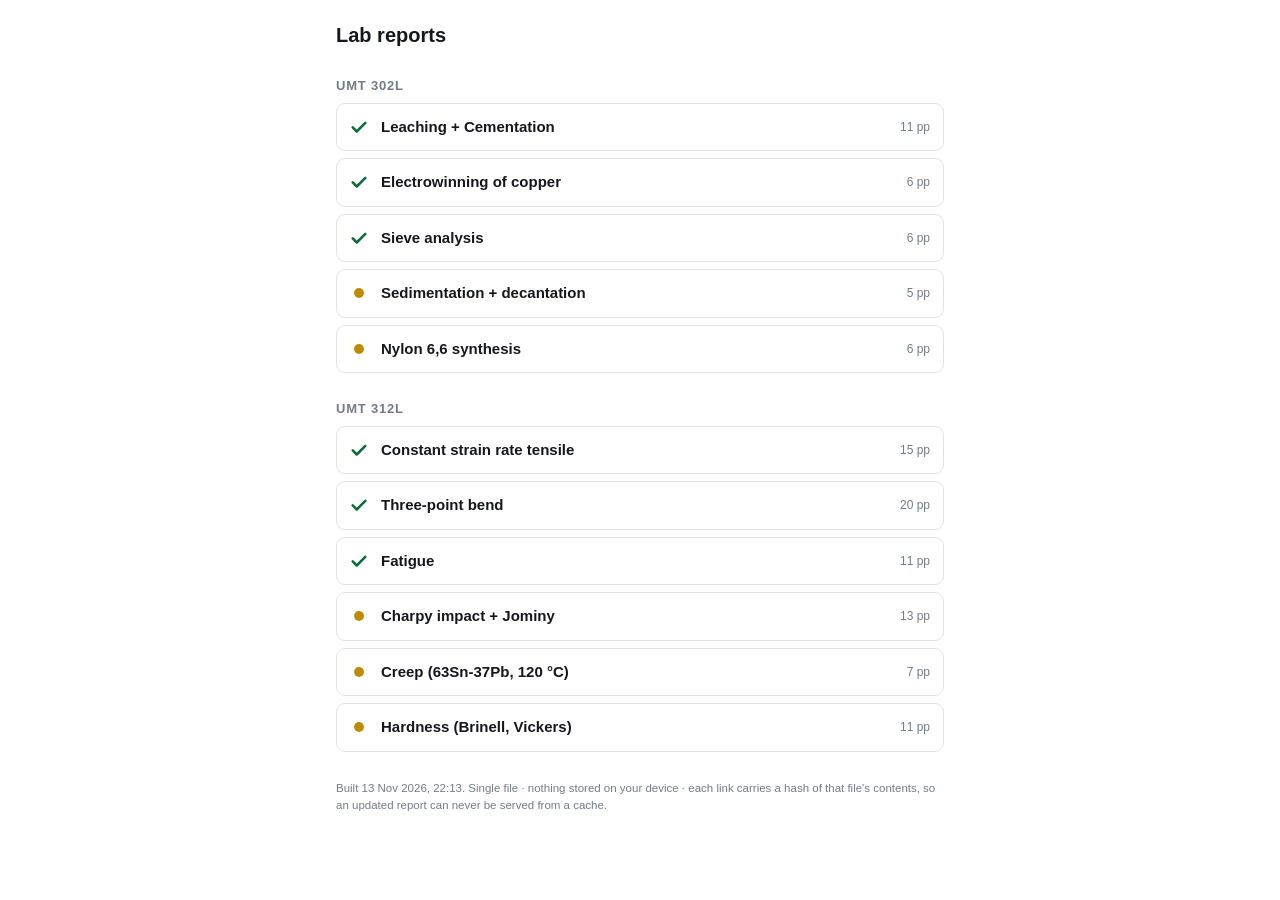
==== index.html @ f577bdce "Creep report published - all eleven reports now written The notebook page supplied the two specimen " ====
<!DOCTYPE html><html lang="en"><head><meta charset="utf-8">
<meta name="viewport" content="width=device-width,initial-scale=1">
<meta http-equiv="Cache-Control" content="no-store, no-cache, must-revalidate, max-age=0">
<meta http-equiv="Pragma" content="no-cache"><meta http-equiv="Expires" content="0">
<meta name="robots" content="noindex, noarchive, nosnippet">
<title>Lab reports</title>
<style>
:root{--ink:#15171c;--mut:#737b88;--line:#dfe3e8}
*{box-sizing:border-box}
body{font:16px/1.5 -apple-system,Segoe UI,Roboto,sans-serif;color:var(--ink);background:#fff;
 margin:0;padding:20px 16px 40px;max-width:640px;margin-inline:auto}
h1{font-size:20px;margin:0 0 14px}
h2{font-size:13px;letter-spacing:.8px;text-transform:uppercase;color:var(--mut);
 margin:26px 0 6px;font-weight:700}
a.f,span.f{display:flex;align-items:center;gap:11px;padding:12px 13px;border:1px solid var(--line);
 border-radius:9px;margin:7px 0;text-decoration:none;color:var(--ink);background:#fff}
a.f:hover{background:#f5f7fa;border-color:#b9c0c9}
span.f{color:#a9b0ba;background:#fafbfc;border-style:dashed;cursor:not-allowed}
.f .ic{flex:none;width:20px;display:flex}
.f .nm{flex:1;min-width:0;font-size:15px;font-weight:600;overflow:hidden;text-overflow:ellipsis;white-space:nowrap}
.f .pg{flex:none;font-size:12px;color:var(--mut)}
span.f .pg{color:#b6bcc5}
footer{margin-top:28px;color:var(--mut);font-size:11.5px;line-height:1.5}
</style></head><body>
<h1>Lab reports</h1>
<h2>UMT 302L</h2>
<a class="f" href="pdf/302-34-leaching-cementation.pdf?v=c380ba61fc13" target="_blank" rel="noopener"><span class="ic"><svg viewBox="0 0 20 20" width="18" height="18"><path d="M3 10.5l4.5 4.5L17 5.5" fill="none" stroke="#0b6b3a" stroke-width="2.8" stroke-linecap="round" stroke-linejoin="round"/></svg></span><span class="nm">Leaching + Cementation</span><span class="pg">11 pp</span></a>
<a class="f" href="pdf/302-5-electrowinning.pdf?v=a86d7aa5fbef" target="_blank" rel="noopener"><span class="ic"><svg viewBox="0 0 20 20" width="18" height="18"><path d="M3 10.5l4.5 4.5L17 5.5" fill="none" stroke="#0b6b3a" stroke-width="2.8" stroke-linecap="round" stroke-linejoin="round"/></svg></span><span class="nm">Electrowinning of copper</span><span class="pg">6 pp</span></a>
<a class="f" href="pdf/302-1-sieve.pdf?v=b933e15962e6" target="_blank" rel="noopener"><span class="ic"><svg viewBox="0 0 20 20" width="18" height="18"><path d="M3 10.5l4.5 4.5L17 5.5" fill="none" stroke="#0b6b3a" stroke-width="2.8" stroke-linecap="round" stroke-linejoin="round"/></svg></span><span class="nm">Sieve analysis</span><span class="pg">6 pp</span></a>
<a class="f" href="pdf/302-2-sedimentation.pdf?v=145a9e793be0" target="_blank" rel="noopener"><span class="ic"><svg viewBox="0 0 20 20" width="18" height="18"><circle cx="10" cy="10" r="5.5" fill="#c08a00"/></svg></span><span class="nm">Sedimentation + decantation</span><span class="pg">5 pp</span></a>
<a class="f" href="pdf/302-6-nylon.pdf?v=f9ddb88ec9a1" target="_blank" rel="noopener"><span class="ic"><svg viewBox="0 0 20 20" width="18" height="18"><circle cx="10" cy="10" r="5.5" fill="#c08a00"/></svg></span><span class="nm">Nylon 6,6 synthesis</span><span class="pg">6 pp</span></a>
<h2>UMT 312L</h2>
<a class="f" href="pdf/312-1-tensile.pdf?v=34f39a90d97c" target="_blank" rel="noopener"><span class="ic"><svg viewBox="0 0 20 20" width="18" height="18"><path d="M3 10.5l4.5 4.5L17 5.5" fill="none" stroke="#0b6b3a" stroke-width="2.8" stroke-linecap="round" stroke-linejoin="round"/></svg></span><span class="nm">Constant strain rate tensile</span><span class="pg">15 pp</span></a>
<a class="f" href="pdf/312-2-bend.pdf?v=20f0c2be4312" target="_blank" rel="noopener"><span class="ic"><svg viewBox="0 0 20 20" width="18" height="18"><path d="M3 10.5l4.5 4.5L17 5.5" fill="none" stroke="#0b6b3a" stroke-width="2.8" stroke-linecap="round" stroke-linejoin="round"/></svg></span><span class="nm">Three-point bend</span><span class="pg">20 pp</span></a>
<a class="f" href="pdf/312-3-fatigue.pdf?v=0a25b3e1de81" target="_blank" rel="noopener"><span class="ic"><svg viewBox="0 0 20 20" width="18" height="18"><path d="M3 10.5l4.5 4.5L17 5.5" fill="none" stroke="#0b6b3a" stroke-width="2.8" stroke-linecap="round" stroke-linejoin="round"/></svg></span><span class="nm">Fatigue</span><span class="pg">11 pp</span></a>
<a class="f" href="pdf/312-4-charpy-jominy.pdf?v=f39f70bba8e5" target="_blank" rel="noopener"><span class="ic"><svg viewBox="0 0 20 20" width="18" height="18"><circle cx="10" cy="10" r="5.5" fill="#c08a00"/></svg></span><span class="nm">Charpy impact + Jominy</span><span class="pg">13 pp</span></a>
<a class="f" href="pdf/312-5-creep.pdf?v=36bed53b5ccc" target="_blank" rel="noopener"><span class="ic"><svg viewBox="0 0 20 20" width="18" height="18"><circle cx="10" cy="10" r="5.5" fill="#c08a00"/></svg></span><span class="nm">Creep (63Sn-37Pb, 120 °C)</span><span class="pg">7 pp</span></a>
<a class="f" href="pdf/312-6-hardness.pdf?v=aee8cf3e4e69" target="_blank" rel="noopener"><span class="ic"><svg viewBox="0 0 20 20" width="18" height="18"><circle cx="10" cy="10" r="5.5" fill="#c08a00"/></svg></span><span class="nm">Hardness (Brinell, Vickers)</span><span class="pg">11 pp</span></a>
<footer>Built 13 Nov 2026, 22:13. Single file &middot; nothing stored on your device &middot;
each link carries a hash of that file's contents, so an updated report can never be served
from a cache.</footer>
</body></html>
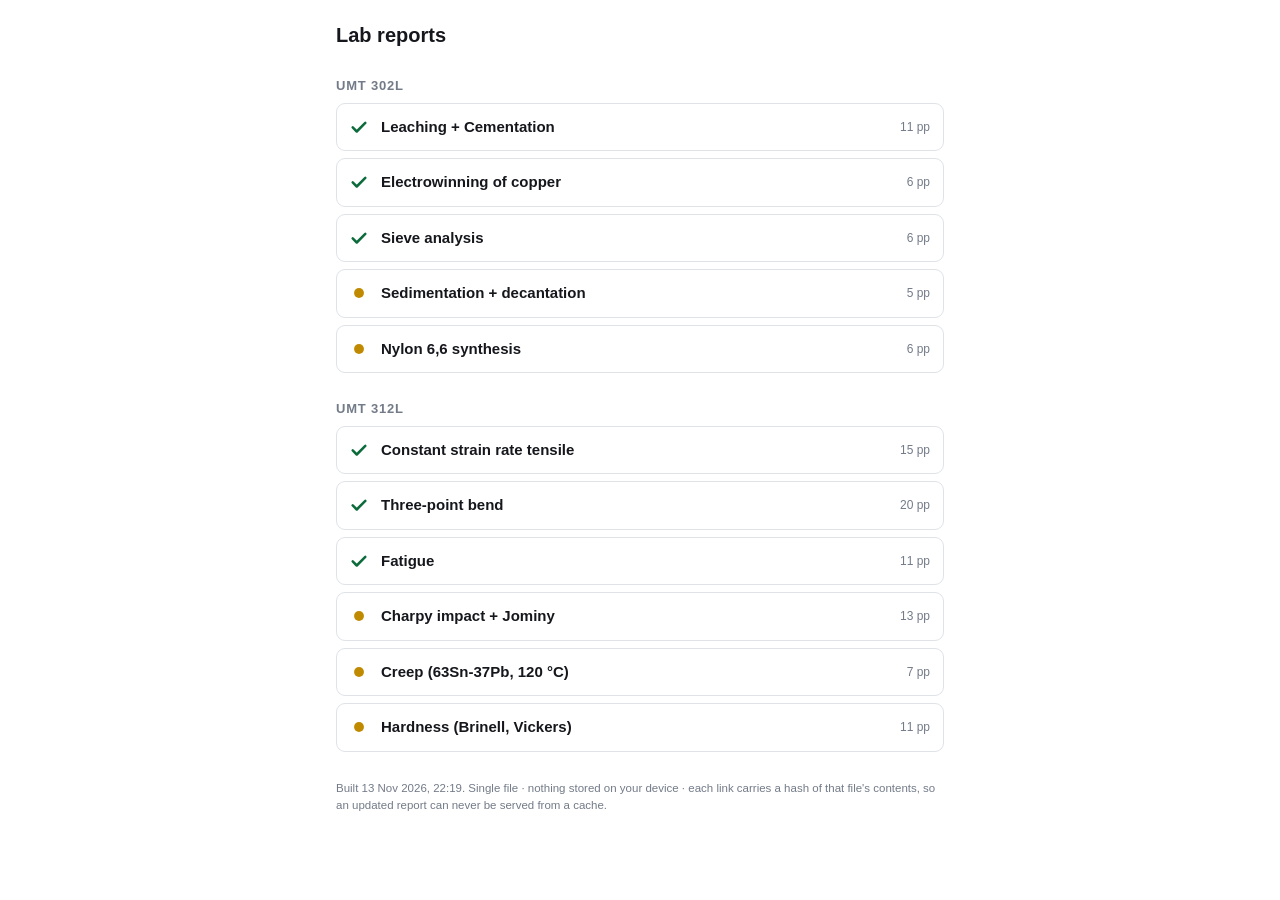
==== commit 554ff86d: "Pre-submission pass on the five reports being handed in Group work will be one report per experiment" ====
--- a/index.html
+++ b/index.html
@@ -33,10 +33,10 @@
 <a class="f" href="pdf/312-1-tensile.pdf?v=34f39a90d97c" target="_blank" rel="noopener"><span class="ic"><svg viewBox="0 0 20 20" width="18" height="18"><path d="M3 10.5l4.5 4.5L17 5.5" fill="none" stroke="#0b6b3a" stroke-width="2.8" stroke-linecap="round" stroke-linejoin="round"/></svg></span><span class="nm">Constant strain rate tensile</span><span class="pg">15 pp</span></a>
 <a class="f" href="pdf/312-2-bend.pdf?v=20f0c2be4312" target="_blank" rel="noopener"><span class="ic"><svg viewBox="0 0 20 20" width="18" height="18"><path d="M3 10.5l4.5 4.5L17 5.5" fill="none" stroke="#0b6b3a" stroke-width="2.8" stroke-linecap="round" stroke-linejoin="round"/></svg></span><span class="nm">Three-point bend</span><span class="pg">20 pp</span></a>
 <a class="f" href="pdf/312-3-fatigue.pdf?v=0a25b3e1de81" target="_blank" rel="noopener"><span class="ic"><svg viewBox="0 0 20 20" width="18" height="18"><path d="M3 10.5l4.5 4.5L17 5.5" fill="none" stroke="#0b6b3a" stroke-width="2.8" stroke-linecap="round" stroke-linejoin="round"/></svg></span><span class="nm">Fatigue</span><span class="pg">11 pp</span></a>
-<a class="f" href="pdf/312-4-charpy-jominy.pdf?v=f39f70bba8e5" target="_blank" rel="noopener"><span class="ic"><svg viewBox="0 0 20 20" width="18" height="18"><circle cx="10" cy="10" r="5.5" fill="#c08a00"/></svg></span><span class="nm">Charpy impact + Jominy</span><span class="pg">13 pp</span></a>
-<a class="f" href="pdf/312-5-creep.pdf?v=36bed53b5ccc" target="_blank" rel="noopener"><span class="ic"><svg viewBox="0 0 20 20" width="18" height="18"><circle cx="10" cy="10" r="5.5" fill="#c08a00"/></svg></span><span class="nm">Creep (63Sn-37Pb, 120 °C)</span><span class="pg">7 pp</span></a>
-<a class="f" href="pdf/312-6-hardness.pdf?v=aee8cf3e4e69" target="_blank" rel="noopener"><span class="ic"><svg viewBox="0 0 20 20" width="18" height="18"><circle cx="10" cy="10" r="5.5" fill="#c08a00"/></svg></span><span class="nm">Hardness (Brinell, Vickers)</span><span class="pg">11 pp</span></a>
-<footer>Built 13 Nov 2026, 22:13. Single file &middot; nothing stored on your device &middot;
+<a class="f" href="pdf/312-4-charpy-jominy.pdf?v=0eccc626457c" target="_blank" rel="noopener"><span class="ic"><svg viewBox="0 0 20 20" width="18" height="18"><circle cx="10" cy="10" r="5.5" fill="#c08a00"/></svg></span><span class="nm">Charpy impact + Jominy</span><span class="pg">13 pp</span></a>
+<a class="f" href="pdf/312-5-creep.pdf?v=aa7e23eb98e7" target="_blank" rel="noopener"><span class="ic"><svg viewBox="0 0 20 20" width="18" height="18"><circle cx="10" cy="10" r="5.5" fill="#c08a00"/></svg></span><span class="nm">Creep (63Sn-37Pb, 120 °C)</span><span class="pg">7 pp</span></a>
+<a class="f" href="pdf/312-6-hardness.pdf?v=f4aeff5800e5" target="_blank" rel="noopener"><span class="ic"><svg viewBox="0 0 20 20" width="18" height="18"><circle cx="10" cy="10" r="5.5" fill="#c08a00"/></svg></span><span class="nm">Hardness (Brinell, Vickers)</span><span class="pg">11 pp</span></a>
+<footer>Built 13 Nov 2026, 22:19. Single file &middot; nothing stored on your device &middot;
 each link carries a hash of that file's contents, so an updated report can never be served
 from a cache.</footer>
 </body></html>
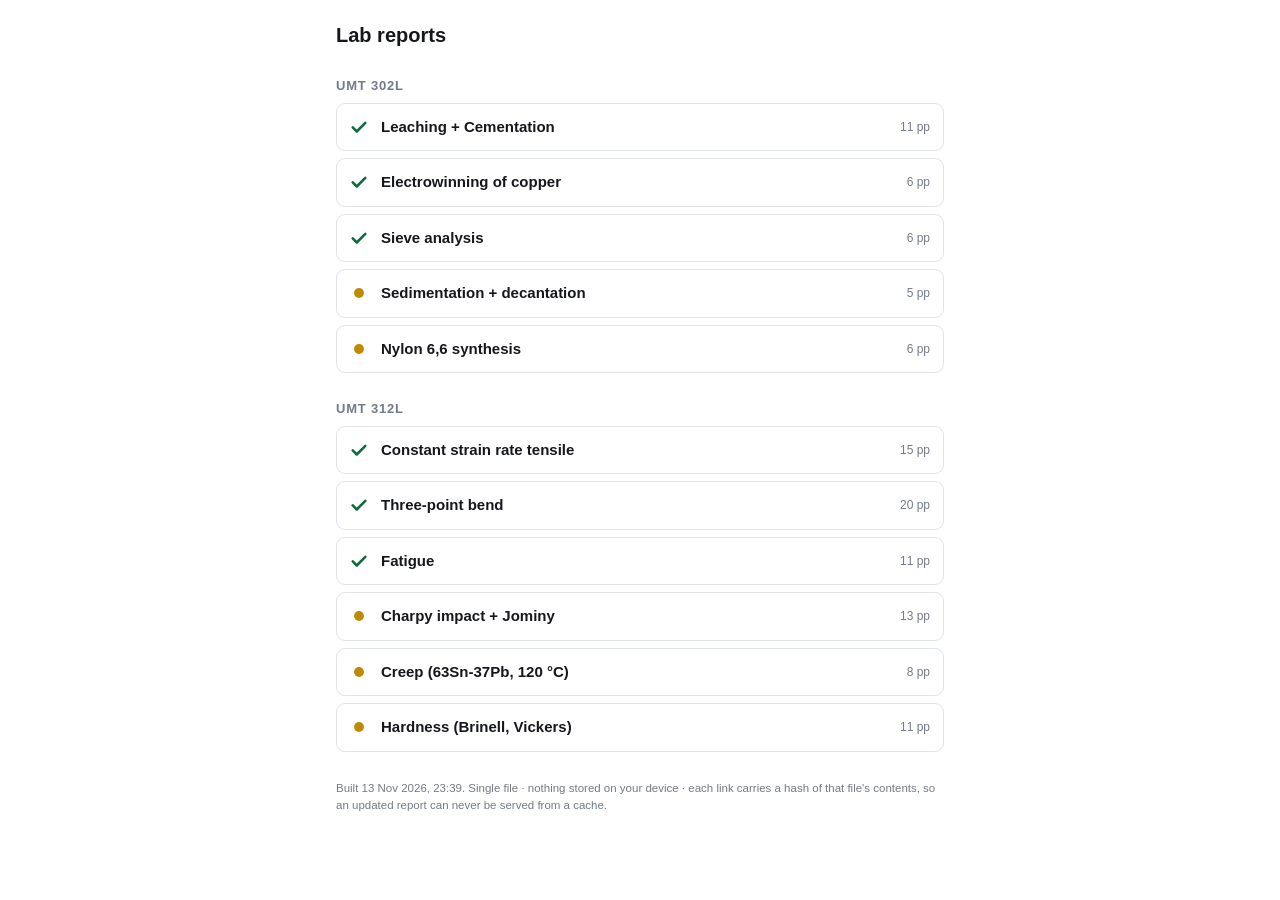
==== commit afd5b405: "Creep: correct the instantaneous-deformation claim, quantify tertiary Two things the pre-submission " ====
--- a/index.html
+++ b/index.html
@@ -34,9 +34,9 @@
 <a class="f" href="pdf/312-2-bend.pdf?v=20f0c2be4312" target="_blank" rel="noopener"><span class="ic"><svg viewBox="0 0 20 20" width="18" height="18"><path d="M3 10.5l4.5 4.5L17 5.5" fill="none" stroke="#0b6b3a" stroke-width="2.8" stroke-linecap="round" stroke-linejoin="round"/></svg></span><span class="nm">Three-point bend</span><span class="pg">20 pp</span></a>
 <a class="f" href="pdf/312-3-fatigue.pdf?v=0a25b3e1de81" target="_blank" rel="noopener"><span class="ic"><svg viewBox="0 0 20 20" width="18" height="18"><path d="M3 10.5l4.5 4.5L17 5.5" fill="none" stroke="#0b6b3a" stroke-width="2.8" stroke-linecap="round" stroke-linejoin="round"/></svg></span><span class="nm">Fatigue</span><span class="pg">11 pp</span></a>
 <a class="f" href="pdf/312-4-charpy-jominy.pdf?v=0eccc626457c" target="_blank" rel="noopener"><span class="ic"><svg viewBox="0 0 20 20" width="18" height="18"><circle cx="10" cy="10" r="5.5" fill="#c08a00"/></svg></span><span class="nm">Charpy impact + Jominy</span><span class="pg">13 pp</span></a>
-<a class="f" href="pdf/312-5-creep.pdf?v=aa7e23eb98e7" target="_blank" rel="noopener"><span class="ic"><svg viewBox="0 0 20 20" width="18" height="18"><circle cx="10" cy="10" r="5.5" fill="#c08a00"/></svg></span><span class="nm">Creep (63Sn-37Pb, 120 °C)</span><span class="pg">7 pp</span></a>
+<a class="f" href="pdf/312-5-creep.pdf?v=8ed1563d1eb0" target="_blank" rel="noopener"><span class="ic"><svg viewBox="0 0 20 20" width="18" height="18"><circle cx="10" cy="10" r="5.5" fill="#c08a00"/></svg></span><span class="nm">Creep (63Sn-37Pb, 120 °C)</span><span class="pg">8 pp</span></a>
 <a class="f" href="pdf/312-6-hardness.pdf?v=f4aeff5800e5" target="_blank" rel="noopener"><span class="ic"><svg viewBox="0 0 20 20" width="18" height="18"><circle cx="10" cy="10" r="5.5" fill="#c08a00"/></svg></span><span class="nm">Hardness (Brinell, Vickers)</span><span class="pg">11 pp</span></a>
-<footer>Built 13 Nov 2026, 22:19. Single file &middot; nothing stored on your device &middot;
+<footer>Built 13 Nov 2026, 23:39. Single file &middot; nothing stored on your device &middot;
 each link carries a hash of that file's contents, so an updated report can never be served
 from a cache.</footer>
 </body></html>
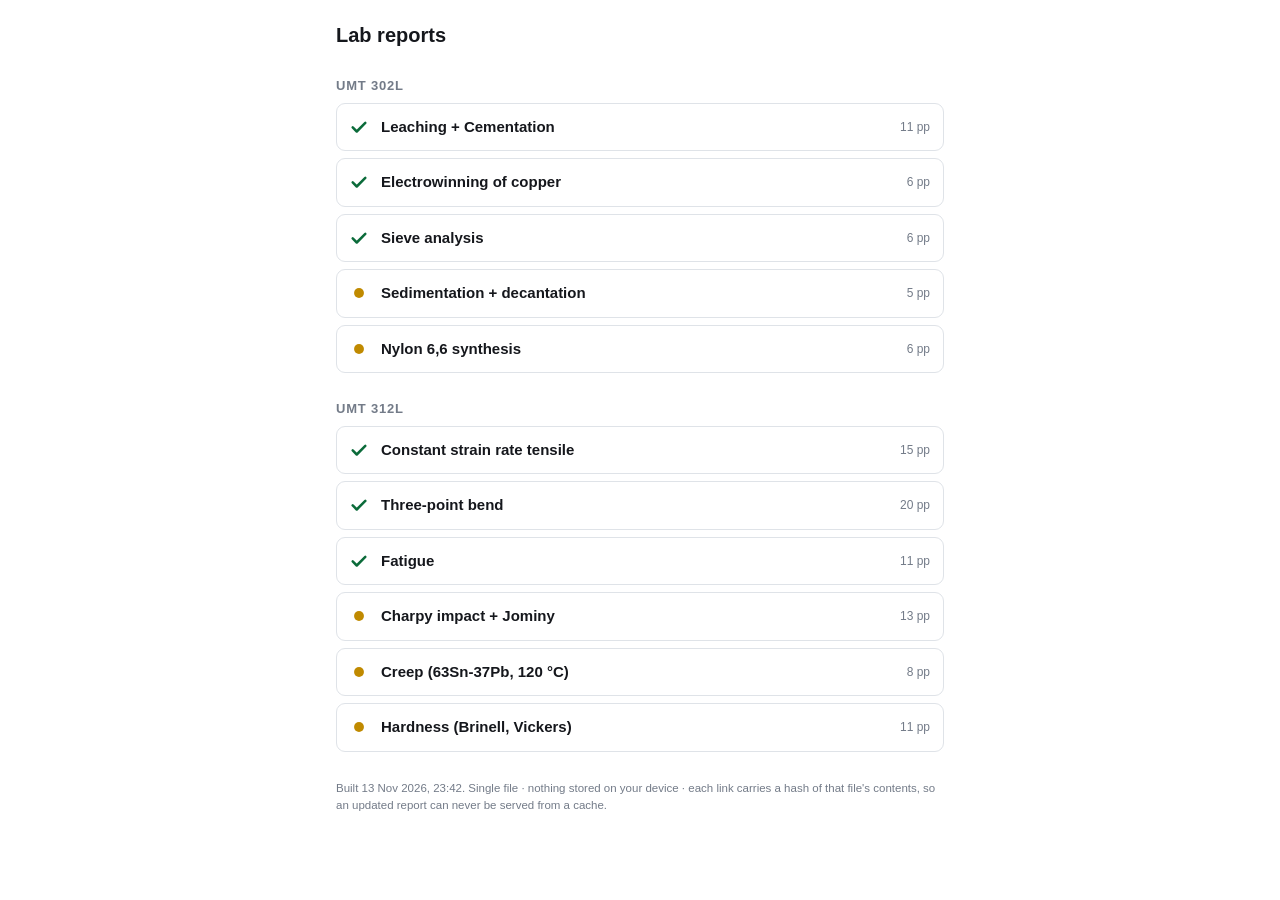
==== commit 8071046d: "Submission-ready filenames and PDF metadata on the five These get downloaded on a phone and uploaded" ====
--- a/index.html
+++ b/index.html
@@ -27,16 +27,16 @@
 <a class="f" href="pdf/302-34-leaching-cementation.pdf?v=c380ba61fc13" target="_blank" rel="noopener"><span class="ic"><svg viewBox="0 0 20 20" width="18" height="18"><path d="M3 10.5l4.5 4.5L17 5.5" fill="none" stroke="#0b6b3a" stroke-width="2.8" stroke-linecap="round" stroke-linejoin="round"/></svg></span><span class="nm">Leaching + Cementation</span><span class="pg">11 pp</span></a>
 <a class="f" href="pdf/302-5-electrowinning.pdf?v=a86d7aa5fbef" target="_blank" rel="noopener"><span class="ic"><svg viewBox="0 0 20 20" width="18" height="18"><path d="M3 10.5l4.5 4.5L17 5.5" fill="none" stroke="#0b6b3a" stroke-width="2.8" stroke-linecap="round" stroke-linejoin="round"/></svg></span><span class="nm">Electrowinning of copper</span><span class="pg">6 pp</span></a>
 <a class="f" href="pdf/302-1-sieve.pdf?v=b933e15962e6" target="_blank" rel="noopener"><span class="ic"><svg viewBox="0 0 20 20" width="18" height="18"><path d="M3 10.5l4.5 4.5L17 5.5" fill="none" stroke="#0b6b3a" stroke-width="2.8" stroke-linecap="round" stroke-linejoin="round"/></svg></span><span class="nm">Sieve analysis</span><span class="pg">6 pp</span></a>
-<a class="f" href="pdf/302-2-sedimentation.pdf?v=145a9e793be0" target="_blank" rel="noopener"><span class="ic"><svg viewBox="0 0 20 20" width="18" height="18"><circle cx="10" cy="10" r="5.5" fill="#c08a00"/></svg></span><span class="nm">Sedimentation + decantation</span><span class="pg">5 pp</span></a>
-<a class="f" href="pdf/302-6-nylon.pdf?v=f9ddb88ec9a1" target="_blank" rel="noopener"><span class="ic"><svg viewBox="0 0 20 20" width="18" height="18"><circle cx="10" cy="10" r="5.5" fill="#c08a00"/></svg></span><span class="nm">Nylon 6,6 synthesis</span><span class="pg">6 pp</span></a>
+<a class="f" href="pdf/UMT302L_Sedimentation_Decantation_Group5.pdf?v=6a900e99f4f0" target="_blank" rel="noopener"><span class="ic"><svg viewBox="0 0 20 20" width="18" height="18"><circle cx="10" cy="10" r="5.5" fill="#c08a00"/></svg></span><span class="nm">Sedimentation + decantation</span><span class="pg">5 pp</span></a>
+<a class="f" href="pdf/UMT302L_Nylon66_Synthesis_Group5.pdf?v=48d2df5cddd4" target="_blank" rel="noopener"><span class="ic"><svg viewBox="0 0 20 20" width="18" height="18"><circle cx="10" cy="10" r="5.5" fill="#c08a00"/></svg></span><span class="nm">Nylon 6,6 synthesis</span><span class="pg">6 pp</span></a>
 <h2>UMT 312L</h2>
 <a class="f" href="pdf/312-1-tensile.pdf?v=34f39a90d97c" target="_blank" rel="noopener"><span class="ic"><svg viewBox="0 0 20 20" width="18" height="18"><path d="M3 10.5l4.5 4.5L17 5.5" fill="none" stroke="#0b6b3a" stroke-width="2.8" stroke-linecap="round" stroke-linejoin="round"/></svg></span><span class="nm">Constant strain rate tensile</span><span class="pg">15 pp</span></a>
 <a class="f" href="pdf/312-2-bend.pdf?v=20f0c2be4312" target="_blank" rel="noopener"><span class="ic"><svg viewBox="0 0 20 20" width="18" height="18"><path d="M3 10.5l4.5 4.5L17 5.5" fill="none" stroke="#0b6b3a" stroke-width="2.8" stroke-linecap="round" stroke-linejoin="round"/></svg></span><span class="nm">Three-point bend</span><span class="pg">20 pp</span></a>
 <a class="f" href="pdf/312-3-fatigue.pdf?v=0a25b3e1de81" target="_blank" rel="noopener"><span class="ic"><svg viewBox="0 0 20 20" width="18" height="18"><path d="M3 10.5l4.5 4.5L17 5.5" fill="none" stroke="#0b6b3a" stroke-width="2.8" stroke-linecap="round" stroke-linejoin="round"/></svg></span><span class="nm">Fatigue</span><span class="pg">11 pp</span></a>
-<a class="f" href="pdf/312-4-charpy-jominy.pdf?v=0eccc626457c" target="_blank" rel="noopener"><span class="ic"><svg viewBox="0 0 20 20" width="18" height="18"><circle cx="10" cy="10" r="5.5" fill="#c08a00"/></svg></span><span class="nm">Charpy impact + Jominy</span><span class="pg">13 pp</span></a>
-<a class="f" href="pdf/312-5-creep.pdf?v=8ed1563d1eb0" target="_blank" rel="noopener"><span class="ic"><svg viewBox="0 0 20 20" width="18" height="18"><circle cx="10" cy="10" r="5.5" fill="#c08a00"/></svg></span><span class="nm">Creep (63Sn-37Pb, 120 °C)</span><span class="pg">8 pp</span></a>
-<a class="f" href="pdf/312-6-hardness.pdf?v=f4aeff5800e5" target="_blank" rel="noopener"><span class="ic"><svg viewBox="0 0 20 20" width="18" height="18"><circle cx="10" cy="10" r="5.5" fill="#c08a00"/></svg></span><span class="nm">Hardness (Brinell, Vickers)</span><span class="pg">11 pp</span></a>
-<footer>Built 13 Nov 2026, 23:39. Single file &middot; nothing stored on your device &middot;
+<a class="f" href="pdf/UMT312L_Charpy_Jominy_Group1.pdf?v=0ab924148c7c" target="_blank" rel="noopener"><span class="ic"><svg viewBox="0 0 20 20" width="18" height="18"><circle cx="10" cy="10" r="5.5" fill="#c08a00"/></svg></span><span class="nm">Charpy impact + Jominy</span><span class="pg">13 pp</span></a>
+<a class="f" href="pdf/UMT312L_Creep_Group1.pdf?v=5d02167f8b1d" target="_blank" rel="noopener"><span class="ic"><svg viewBox="0 0 20 20" width="18" height="18"><circle cx="10" cy="10" r="5.5" fill="#c08a00"/></svg></span><span class="nm">Creep (63Sn-37Pb, 120 °C)</span><span class="pg">8 pp</span></a>
+<a class="f" href="pdf/UMT312L_Hardness_Group1.pdf?v=a9c98bbc78a6" target="_blank" rel="noopener"><span class="ic"><svg viewBox="0 0 20 20" width="18" height="18"><circle cx="10" cy="10" r="5.5" fill="#c08a00"/></svg></span><span class="nm">Hardness (Brinell, Vickers)</span><span class="pg">11 pp</span></a>
+<footer>Built 13 Nov 2026, 23:42. Single file &middot; nothing stored on your device &middot;
 each link carries a hash of that file's contents, so an updated report can never be served
 from a cache.</footer>
 </body></html>
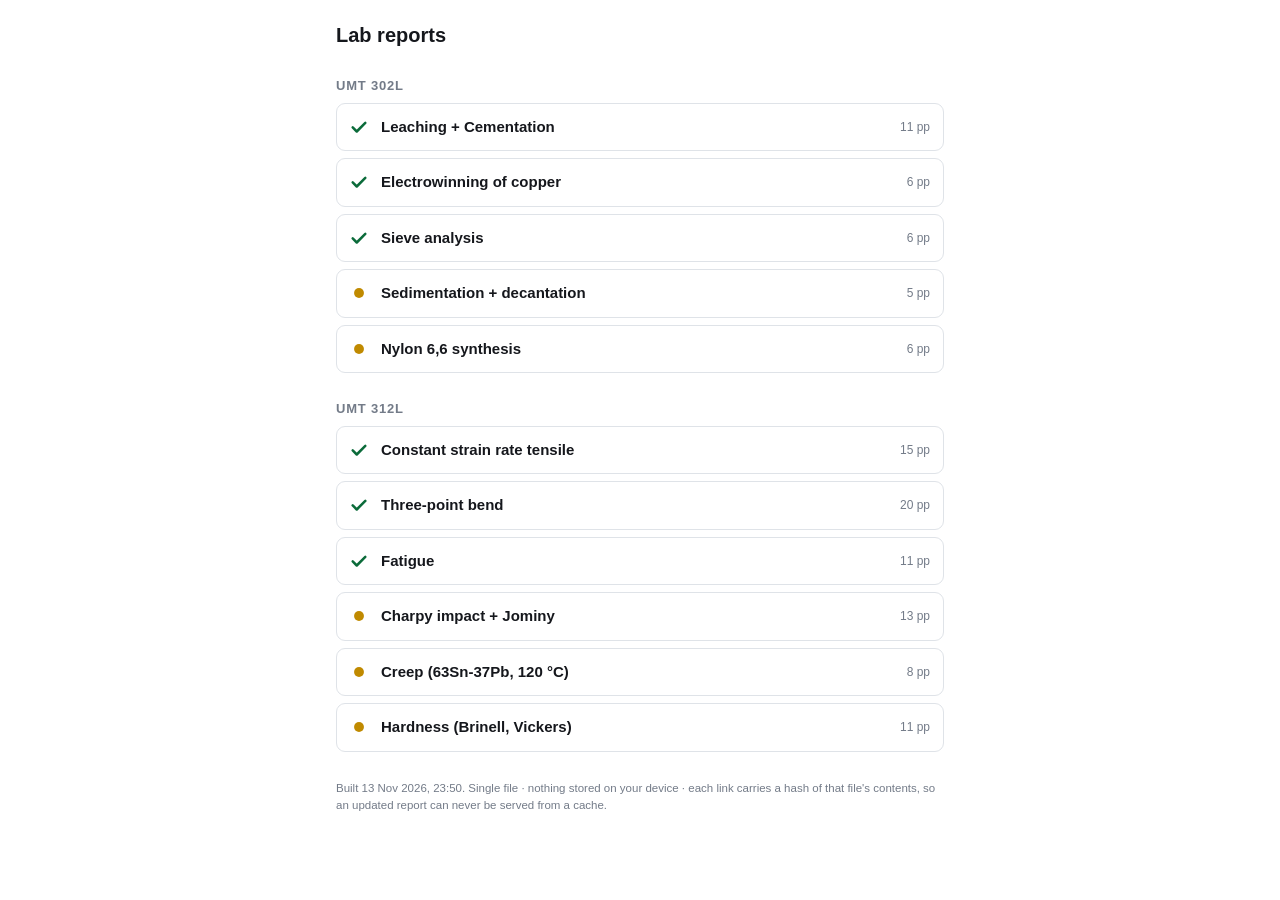
==== commit be103417: "Put the day in the filenames - Group 1 alone is ambiguous UMT312L has a Monday Group 1 and a Friday " ====
--- a/index.html
+++ b/index.html
@@ -27,16 +27,16 @@
 <a class="f" href="pdf/302-34-leaching-cementation.pdf?v=c380ba61fc13" target="_blank" rel="noopener"><span class="ic"><svg viewBox="0 0 20 20" width="18" height="18"><path d="M3 10.5l4.5 4.5L17 5.5" fill="none" stroke="#0b6b3a" stroke-width="2.8" stroke-linecap="round" stroke-linejoin="round"/></svg></span><span class="nm">Leaching + Cementation</span><span class="pg">11 pp</span></a>
 <a class="f" href="pdf/302-5-electrowinning.pdf?v=a86d7aa5fbef" target="_blank" rel="noopener"><span class="ic"><svg viewBox="0 0 20 20" width="18" height="18"><path d="M3 10.5l4.5 4.5L17 5.5" fill="none" stroke="#0b6b3a" stroke-width="2.8" stroke-linecap="round" stroke-linejoin="round"/></svg></span><span class="nm">Electrowinning of copper</span><span class="pg">6 pp</span></a>
 <a class="f" href="pdf/302-1-sieve.pdf?v=b933e15962e6" target="_blank" rel="noopener"><span class="ic"><svg viewBox="0 0 20 20" width="18" height="18"><path d="M3 10.5l4.5 4.5L17 5.5" fill="none" stroke="#0b6b3a" stroke-width="2.8" stroke-linecap="round" stroke-linejoin="round"/></svg></span><span class="nm">Sieve analysis</span><span class="pg">6 pp</span></a>
-<a class="f" href="pdf/UMT302L_Sedimentation_Decantation_Group5.pdf?v=6a900e99f4f0" target="_blank" rel="noopener"><span class="ic"><svg viewBox="0 0 20 20" width="18" height="18"><circle cx="10" cy="10" r="5.5" fill="#c08a00"/></svg></span><span class="nm">Sedimentation + decantation</span><span class="pg">5 pp</span></a>
-<a class="f" href="pdf/UMT302L_Nylon66_Synthesis_Group5.pdf?v=48d2df5cddd4" target="_blank" rel="noopener"><span class="ic"><svg viewBox="0 0 20 20" width="18" height="18"><circle cx="10" cy="10" r="5.5" fill="#c08a00"/></svg></span><span class="nm">Nylon 6,6 synthesis</span><span class="pg">6 pp</span></a>
+<a class="f" href="pdf/UMT302L_Sedimentation_Decantation_Thursday_Gp5.pdf?v=6a900e99f4f0" target="_blank" rel="noopener"><span class="ic"><svg viewBox="0 0 20 20" width="18" height="18"><circle cx="10" cy="10" r="5.5" fill="#c08a00"/></svg></span><span class="nm">Sedimentation + decantation</span><span class="pg">5 pp</span></a>
+<a class="f" href="pdf/UMT302L_Nylon66_Synthesis_Thursday_Gp5.pdf?v=48d2df5cddd4" target="_blank" rel="noopener"><span class="ic"><svg viewBox="0 0 20 20" width="18" height="18"><circle cx="10" cy="10" r="5.5" fill="#c08a00"/></svg></span><span class="nm">Nylon 6,6 synthesis</span><span class="pg">6 pp</span></a>
 <h2>UMT 312L</h2>
 <a class="f" href="pdf/312-1-tensile.pdf?v=34f39a90d97c" target="_blank" rel="noopener"><span class="ic"><svg viewBox="0 0 20 20" width="18" height="18"><path d="M3 10.5l4.5 4.5L17 5.5" fill="none" stroke="#0b6b3a" stroke-width="2.8" stroke-linecap="round" stroke-linejoin="round"/></svg></span><span class="nm">Constant strain rate tensile</span><span class="pg">15 pp</span></a>
 <a class="f" href="pdf/312-2-bend.pdf?v=20f0c2be4312" target="_blank" rel="noopener"><span class="ic"><svg viewBox="0 0 20 20" width="18" height="18"><path d="M3 10.5l4.5 4.5L17 5.5" fill="none" stroke="#0b6b3a" stroke-width="2.8" stroke-linecap="round" stroke-linejoin="round"/></svg></span><span class="nm">Three-point bend</span><span class="pg">20 pp</span></a>
 <a class="f" href="pdf/312-3-fatigue.pdf?v=0a25b3e1de81" target="_blank" rel="noopener"><span class="ic"><svg viewBox="0 0 20 20" width="18" height="18"><path d="M3 10.5l4.5 4.5L17 5.5" fill="none" stroke="#0b6b3a" stroke-width="2.8" stroke-linecap="round" stroke-linejoin="round"/></svg></span><span class="nm">Fatigue</span><span class="pg">11 pp</span></a>
-<a class="f" href="pdf/UMT312L_Charpy_Jominy_Group1.pdf?v=0ab924148c7c" target="_blank" rel="noopener"><span class="ic"><svg viewBox="0 0 20 20" width="18" height="18"><circle cx="10" cy="10" r="5.5" fill="#c08a00"/></svg></span><span class="nm">Charpy impact + Jominy</span><span class="pg">13 pp</span></a>
-<a class="f" href="pdf/UMT312L_Creep_Group1.pdf?v=5d02167f8b1d" target="_blank" rel="noopener"><span class="ic"><svg viewBox="0 0 20 20" width="18" height="18"><circle cx="10" cy="10" r="5.5" fill="#c08a00"/></svg></span><span class="nm">Creep (63Sn-37Pb, 120 °C)</span><span class="pg">8 pp</span></a>
-<a class="f" href="pdf/UMT312L_Hardness_Group1.pdf?v=a9c98bbc78a6" target="_blank" rel="noopener"><span class="ic"><svg viewBox="0 0 20 20" width="18" height="18"><circle cx="10" cy="10" r="5.5" fill="#c08a00"/></svg></span><span class="nm">Hardness (Brinell, Vickers)</span><span class="pg">11 pp</span></a>
-<footer>Built 13 Nov 2026, 23:42. Single file &middot; nothing stored on your device &middot;
+<a class="f" href="pdf/UMT312L_Charpy_Jominy_Friday_Gp1.pdf?v=0ab924148c7c" target="_blank" rel="noopener"><span class="ic"><svg viewBox="0 0 20 20" width="18" height="18"><circle cx="10" cy="10" r="5.5" fill="#c08a00"/></svg></span><span class="nm">Charpy impact + Jominy</span><span class="pg">13 pp</span></a>
+<a class="f" href="pdf/UMT312L_Creep_Friday_Gp1.pdf?v=5d02167f8b1d" target="_blank" rel="noopener"><span class="ic"><svg viewBox="0 0 20 20" width="18" height="18"><circle cx="10" cy="10" r="5.5" fill="#c08a00"/></svg></span><span class="nm">Creep (63Sn-37Pb, 120 °C)</span><span class="pg">8 pp</span></a>
+<a class="f" href="pdf/UMT312L_Hardness_Friday_Gp1.pdf?v=a9c98bbc78a6" target="_blank" rel="noopener"><span class="ic"><svg viewBox="0 0 20 20" width="18" height="18"><circle cx="10" cy="10" r="5.5" fill="#c08a00"/></svg></span><span class="nm">Hardness (Brinell, Vickers)</span><span class="pg">11 pp</span></a>
+<footer>Built 13 Nov 2026, 23:50. Single file &middot; nothing stored on your device &middot;
 each link carries a hash of that file's contents, so an updated report can never be served
 from a cache.</footer>
 </body></html>
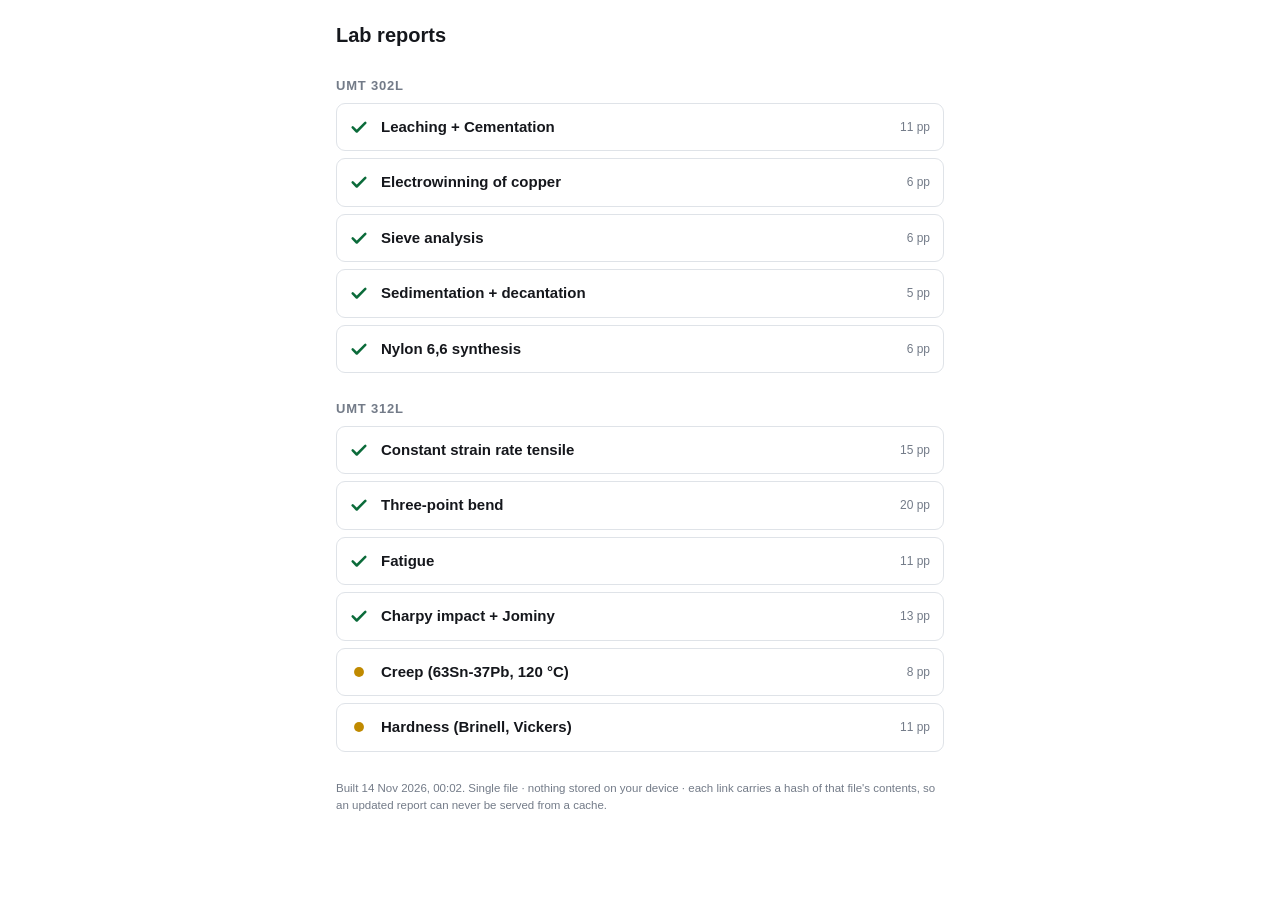
==== commit bb6258af: "Charpy + Jominy, Nylon and Sedimentation handed in Nine of eleven submitted. Creep and Hardness rema" ====
--- a/index.html
+++ b/index.html
@@ -27,16 +27,16 @@
 <a class="f" href="pdf/302-34-leaching-cementation.pdf?v=c380ba61fc13" target="_blank" rel="noopener"><span class="ic"><svg viewBox="0 0 20 20" width="18" height="18"><path d="M3 10.5l4.5 4.5L17 5.5" fill="none" stroke="#0b6b3a" stroke-width="2.8" stroke-linecap="round" stroke-linejoin="round"/></svg></span><span class="nm">Leaching + Cementation</span><span class="pg">11 pp</span></a>
 <a class="f" href="pdf/302-5-electrowinning.pdf?v=a86d7aa5fbef" target="_blank" rel="noopener"><span class="ic"><svg viewBox="0 0 20 20" width="18" height="18"><path d="M3 10.5l4.5 4.5L17 5.5" fill="none" stroke="#0b6b3a" stroke-width="2.8" stroke-linecap="round" stroke-linejoin="round"/></svg></span><span class="nm">Electrowinning of copper</span><span class="pg">6 pp</span></a>
 <a class="f" href="pdf/302-1-sieve.pdf?v=b933e15962e6" target="_blank" rel="noopener"><span class="ic"><svg viewBox="0 0 20 20" width="18" height="18"><path d="M3 10.5l4.5 4.5L17 5.5" fill="none" stroke="#0b6b3a" stroke-width="2.8" stroke-linecap="round" stroke-linejoin="round"/></svg></span><span class="nm">Sieve analysis</span><span class="pg">6 pp</span></a>
-<a class="f" href="pdf/UMT302L_Sedimentation_Decantation_Thursday_Gp5.pdf?v=6a900e99f4f0" target="_blank" rel="noopener"><span class="ic"><svg viewBox="0 0 20 20" width="18" height="18"><circle cx="10" cy="10" r="5.5" fill="#c08a00"/></svg></span><span class="nm">Sedimentation + decantation</span><span class="pg">5 pp</span></a>
-<a class="f" href="pdf/UMT302L_Nylon66_Synthesis_Thursday_Gp5.pdf?v=48d2df5cddd4" target="_blank" rel="noopener"><span class="ic"><svg viewBox="0 0 20 20" width="18" height="18"><circle cx="10" cy="10" r="5.5" fill="#c08a00"/></svg></span><span class="nm">Nylon 6,6 synthesis</span><span class="pg">6 pp</span></a>
+<a class="f" href="pdf/UMT302L_Sedimentation_Decantation_Thursday_Gp5.pdf?v=6a900e99f4f0" target="_blank" rel="noopener"><span class="ic"><svg viewBox="0 0 20 20" width="18" height="18"><path d="M3 10.5l4.5 4.5L17 5.5" fill="none" stroke="#0b6b3a" stroke-width="2.8" stroke-linecap="round" stroke-linejoin="round"/></svg></span><span class="nm">Sedimentation + decantation</span><span class="pg">5 pp</span></a>
+<a class="f" href="pdf/UMT302L_Nylon66_Synthesis_Thursday_Gp5.pdf?v=48d2df5cddd4" target="_blank" rel="noopener"><span class="ic"><svg viewBox="0 0 20 20" width="18" height="18"><path d="M3 10.5l4.5 4.5L17 5.5" fill="none" stroke="#0b6b3a" stroke-width="2.8" stroke-linecap="round" stroke-linejoin="round"/></svg></span><span class="nm">Nylon 6,6 synthesis</span><span class="pg">6 pp</span></a>
 <h2>UMT 312L</h2>
 <a class="f" href="pdf/312-1-tensile.pdf?v=34f39a90d97c" target="_blank" rel="noopener"><span class="ic"><svg viewBox="0 0 20 20" width="18" height="18"><path d="M3 10.5l4.5 4.5L17 5.5" fill="none" stroke="#0b6b3a" stroke-width="2.8" stroke-linecap="round" stroke-linejoin="round"/></svg></span><span class="nm">Constant strain rate tensile</span><span class="pg">15 pp</span></a>
 <a class="f" href="pdf/312-2-bend.pdf?v=20f0c2be4312" target="_blank" rel="noopener"><span class="ic"><svg viewBox="0 0 20 20" width="18" height="18"><path d="M3 10.5l4.5 4.5L17 5.5" fill="none" stroke="#0b6b3a" stroke-width="2.8" stroke-linecap="round" stroke-linejoin="round"/></svg></span><span class="nm">Three-point bend</span><span class="pg">20 pp</span></a>
 <a class="f" href="pdf/312-3-fatigue.pdf?v=0a25b3e1de81" target="_blank" rel="noopener"><span class="ic"><svg viewBox="0 0 20 20" width="18" height="18"><path d="M3 10.5l4.5 4.5L17 5.5" fill="none" stroke="#0b6b3a" stroke-width="2.8" stroke-linecap="round" stroke-linejoin="round"/></svg></span><span class="nm">Fatigue</span><span class="pg">11 pp</span></a>
-<a class="f" href="pdf/UMT312L_Charpy_Jominy_Friday_Gp1.pdf?v=0ab924148c7c" target="_blank" rel="noopener"><span class="ic"><svg viewBox="0 0 20 20" width="18" height="18"><circle cx="10" cy="10" r="5.5" fill="#c08a00"/></svg></span><span class="nm">Charpy impact + Jominy</span><span class="pg">13 pp</span></a>
+<a class="f" href="pdf/UMT312L_Charpy_Jominy_Friday_Gp1.pdf?v=0ab924148c7c" target="_blank" rel="noopener"><span class="ic"><svg viewBox="0 0 20 20" width="18" height="18"><path d="M3 10.5l4.5 4.5L17 5.5" fill="none" stroke="#0b6b3a" stroke-width="2.8" stroke-linecap="round" stroke-linejoin="round"/></svg></span><span class="nm">Charpy impact + Jominy</span><span class="pg">13 pp</span></a>
 <a class="f" href="pdf/UMT312L_Creep_Friday_Gp1.pdf?v=5d02167f8b1d" target="_blank" rel="noopener"><span class="ic"><svg viewBox="0 0 20 20" width="18" height="18"><circle cx="10" cy="10" r="5.5" fill="#c08a00"/></svg></span><span class="nm">Creep (63Sn-37Pb, 120 °C)</span><span class="pg">8 pp</span></a>
 <a class="f" href="pdf/UMT312L_Hardness_Friday_Gp1.pdf?v=a9c98bbc78a6" target="_blank" rel="noopener"><span class="ic"><svg viewBox="0 0 20 20" width="18" height="18"><circle cx="10" cy="10" r="5.5" fill="#c08a00"/></svg></span><span class="nm">Hardness (Brinell, Vickers)</span><span class="pg">11 pp</span></a>
-<footer>Built 13 Nov 2026, 23:50. Single file &middot; nothing stored on your device &middot;
+<footer>Built 14 Nov 2026, 00:02. Single file &middot; nothing stored on your device &middot;
 each link carries a hash of that file's contents, so an updated report can never be served
 from a cache.</footer>
 </body></html>
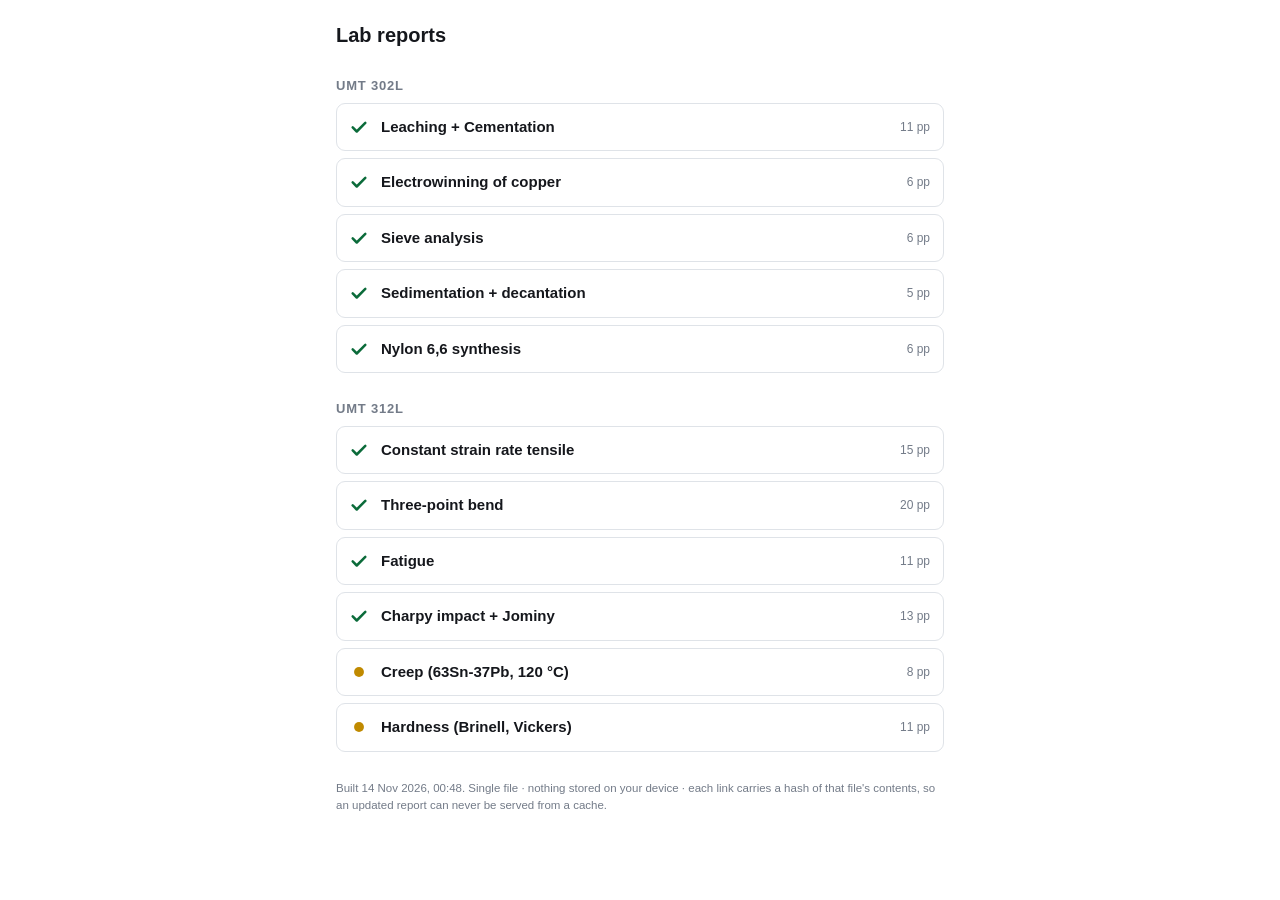
==== commit e24d0ffa: "Term paper deck on its own page /talk/ carries the Eschede presentation, built with the same rules a" ====
--- a/index.html
+++ b/index.html
@@ -36,7 +36,7 @@
 <a class="f" href="pdf/UMT312L_Charpy_Jominy_Friday_Gp1.pdf?v=0ab924148c7c" target="_blank" rel="noopener"><span class="ic"><svg viewBox="0 0 20 20" width="18" height="18"><path d="M3 10.5l4.5 4.5L17 5.5" fill="none" stroke="#0b6b3a" stroke-width="2.8" stroke-linecap="round" stroke-linejoin="round"/></svg></span><span class="nm">Charpy impact + Jominy</span><span class="pg">13 pp</span></a>
 <a class="f" href="pdf/UMT312L_Creep_Friday_Gp1.pdf?v=5d02167f8b1d" target="_blank" rel="noopener"><span class="ic"><svg viewBox="0 0 20 20" width="18" height="18"><circle cx="10" cy="10" r="5.5" fill="#c08a00"/></svg></span><span class="nm">Creep (63Sn-37Pb, 120 °C)</span><span class="pg">8 pp</span></a>
 <a class="f" href="pdf/UMT312L_Hardness_Friday_Gp1.pdf?v=a9c98bbc78a6" target="_blank" rel="noopener"><span class="ic"><svg viewBox="0 0 20 20" width="18" height="18"><circle cx="10" cy="10" r="5.5" fill="#c08a00"/></svg></span><span class="nm">Hardness (Brinell, Vickers)</span><span class="pg">11 pp</span></a>
-<footer>Built 14 Nov 2026, 00:02. Single file &middot; nothing stored on your device &middot;
+<footer>Built 14 Nov 2026, 00:48. Single file &middot; nothing stored on your device &middot;
 each link carries a hash of that file's contents, so an updated report can never be served
 from a cache.</footer>
 </body></html>
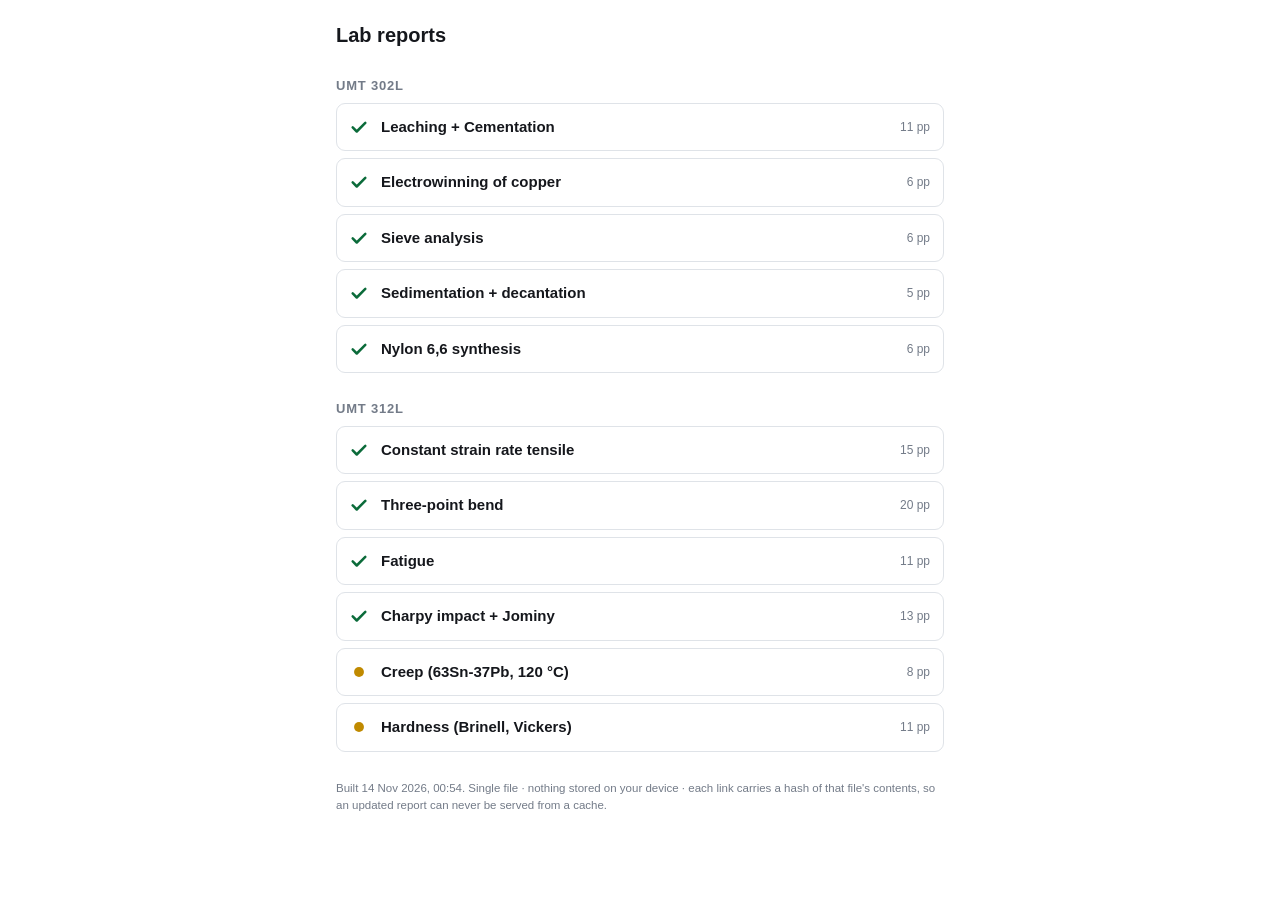
==== commit 1d73b8c3: "Move the term paper out of the lab repo A term paper does not belong under /lab/. It goes to its own" ====
--- a/index.html
+++ b/index.html
@@ -36,7 +36,7 @@
 <a class="f" href="pdf/UMT312L_Charpy_Jominy_Friday_Gp1.pdf?v=0ab924148c7c" target="_blank" rel="noopener"><span class="ic"><svg viewBox="0 0 20 20" width="18" height="18"><path d="M3 10.5l4.5 4.5L17 5.5" fill="none" stroke="#0b6b3a" stroke-width="2.8" stroke-linecap="round" stroke-linejoin="round"/></svg></span><span class="nm">Charpy impact + Jominy</span><span class="pg">13 pp</span></a>
 <a class="f" href="pdf/UMT312L_Creep_Friday_Gp1.pdf?v=5d02167f8b1d" target="_blank" rel="noopener"><span class="ic"><svg viewBox="0 0 20 20" width="18" height="18"><circle cx="10" cy="10" r="5.5" fill="#c08a00"/></svg></span><span class="nm">Creep (63Sn-37Pb, 120 °C)</span><span class="pg">8 pp</span></a>
 <a class="f" href="pdf/UMT312L_Hardness_Friday_Gp1.pdf?v=a9c98bbc78a6" target="_blank" rel="noopener"><span class="ic"><svg viewBox="0 0 20 20" width="18" height="18"><circle cx="10" cy="10" r="5.5" fill="#c08a00"/></svg></span><span class="nm">Hardness (Brinell, Vickers)</span><span class="pg">11 pp</span></a>
-<footer>Built 14 Nov 2026, 00:48. Single file &middot; nothing stored on your device &middot;
+<footer>Built 14 Nov 2026, 00:54. Single file &middot; nothing stored on your device &middot;
 each link carries a hash of that file's contents, so an updated report can never be served
 from a cache.</footer>
 </body></html>
